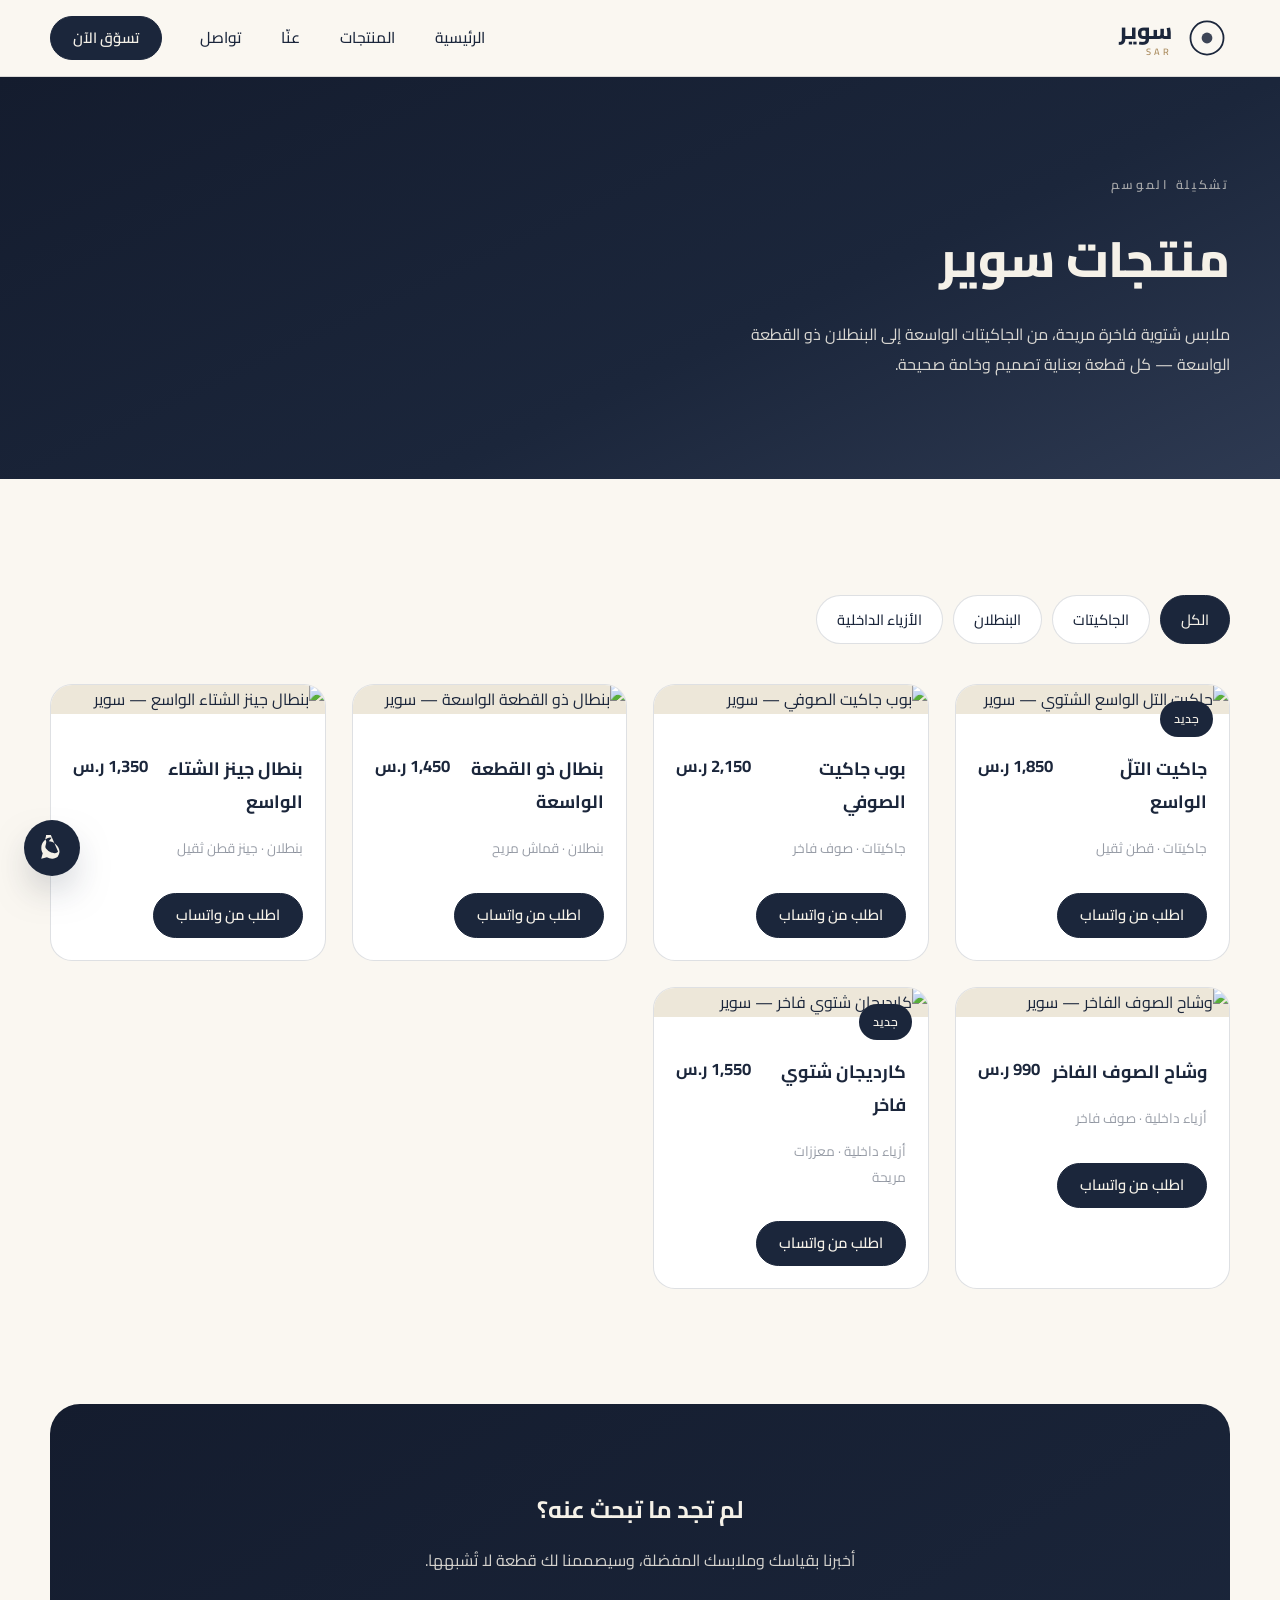
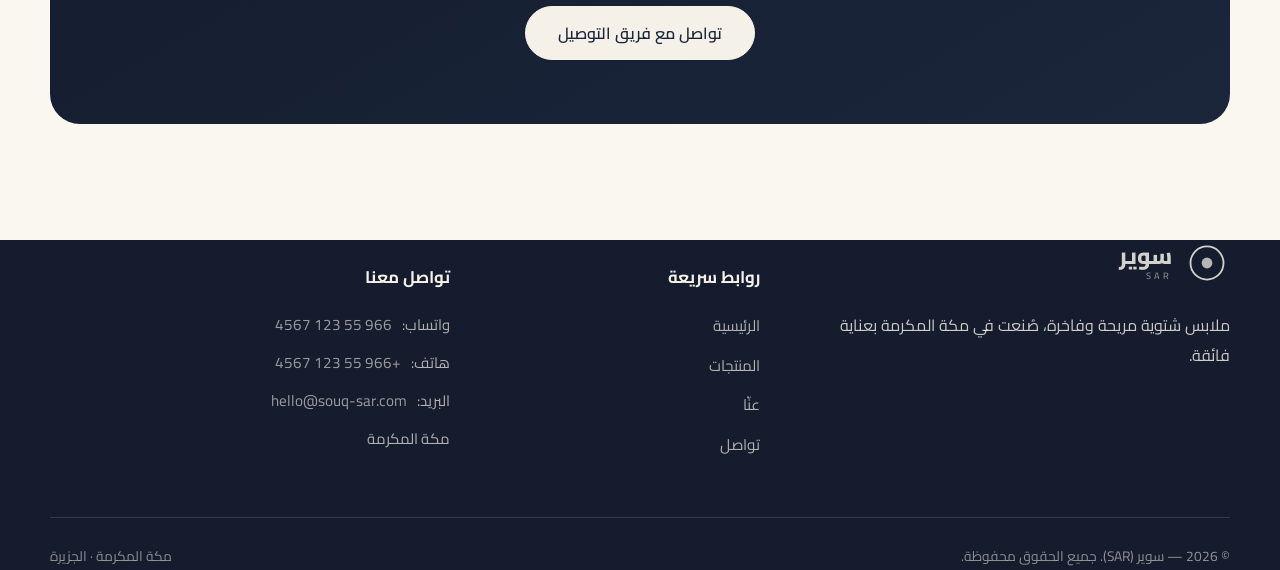
==== products.html @ 12a326bc "Add files via upload" ====
<!DOCTYPE html>
<html lang="ar" dir="rtl">
<head>
  <meta charset="UTF-8">
  <meta name="viewport" content="width=device-width, initial-scale=1.0">
  <title>المنتجات | سوير (SAR) — تشكيلة ملابس الشتاء</title>
  <meta name="description" content="تشكيلة سوير لملابس الشتاء: جاكيتات، بنطلان، أزياء داخلية. قطن ثقيل، قصات مريحة، تطريز دقيق.">
  <link rel="preconnect" href="https://fonts.googleapis.com">
  <link rel="preconnect" href="https://fonts.gstatic.com" crossorigin>
  <link href="https://fonts.googleapis.com/css2?family=Cairo:wght@300;400;500;600;700;800&display=swap" rel="stylesheet">
  <link rel="stylesheet" href="style.css">
</head>
<body>

  <header class="site-header">
    <div class="container header-inner">
      <a href="index.html" class="brand" aria-label="سوير — الرئيسية">
        <svg class="brand-mark" viewBox="0 0 64 64" fill="none" aria-hidden="true">
          <circle cx="32" cy="32" r="23" stroke="currentColor" stroke-width="2.5"/>
          <circle cx="32" cy="32" r="7.5" fill="currentColor" opacity="0.85"/>
        </svg>
        <span class="brand-text">سوير<span class="brand-sub">SAR</span></span>
      </a>

      <nav class="main-nav" id="mainNav" aria-label="التنقل الرئيسي">
        <ul>
          <li><a href="index.html">الرئيسية</a></li>
          <li><a href="products.html">المنتجات</a></li>
          <li><a href="about.html">عنّا</a></li>
          <li><a href="contact.html">تواصل</a></li>
        </ul>
      </nav>

      <a href="products.html" class="btn btn--sm header-cta">تسوّق الآن</a>

      <button class="nav-toggle" id="navToggle" type="button" aria-expanded="false" aria-controls="mainNav">
        <span></span>
      </button>
    </div>
  </header>

  <main>
    <section class="page-hero">
      <div class="container">
        <p class="eyebrow eyebrow--light">تشكيلة الموسم</p>
        <h1>منتجات سوير</h1>
        <p>ملابس شتوية فاخرة مريحة، من الجاكيتات الواسعة إلى البنطلان ذو القطعة الواسعة — كل قطعة بعناية تصميم وخامة صحيحة.</p>
      </div>
    </section>

    <section class="section">
      <div class="container">
        <div class="products-toolbar" role="group" aria-label="تصنيف المنتجات">
          <button class="chip is-active" type="button" data-cat="all">الكل</button>
          <button class="chip" type="button" data-cat="jackets">الجاكيتات</button>
          <button class="chip" type="button" data-cat="bottoms">البنطلان</button>
          <button class="chip" type="button" data-cat="inner">الأزياء الداخلية</button>
        </div>

        <div class="products-grid">
          <article class="product-card" data-cat="jackets">
            <div class="product-media">
              <img src="assets/img/product-1.svg" alt="جاكيت التل الواسع الشتوي — سوير">
              <span class="product-badge">جديد</span>
            </div>
            <div class="product-body">
              <div>
                <h3>جاكيت التلّ الواسع</h3>
                <p class="product-cat">جاكيتات · قطن ثقيل</p>
              </div>
              <p class="product-price">1,850 ر.س</p>
            </div>
            <div class="product-actions">
              <a class="btn btn--sm" href="https://wa.me/966551234567">اطلب من واتساب</a>
            </div>
          </article>

          <article class="product-card" data-cat="jackets">
            <div class="product-media">
              <img src="assets/img/product-4.svg" alt="بوب جاكيت الصوفي — سوير">
            </div>
            <div class="product-body">
              <div>
                <h3>بوب جاكيت الصوفي</h3>
                <p class="product-cat">جاكيتات · صوف فاخر</p>
              </div>
              <p class="product-price">2,150 ر.س</p>
            </div>
            <div class="product-actions">
              <a class="btn btn--sm" href="https://wa.me/966551234567">اطلب من واتساب</a>
            </div>
          </article>

          <article class="product-card" data-cat="bottoms">
            <div class="product-media">
              <img src="assets/img/product-2.svg" alt="بنطال ذو القطعة الواسعة — سوير">
            </div>
            <div class="product-body">
              <div>
                <h3>بنطال ذو القطعة الواسعة</h3>
                <p class="product-cat">بنطلان · قماش مريح</p>
              </div>
              <p class="product-price">1,450 ر.س</p>
            </div>
            <div class="product-actions">
              <a class="btn btn--sm" href="https://wa.me/966551234567">اطلب من واتساب</a>
            </div>
          </article>

          <article class="product-card" data-cat="bottoms">
            <div class="product-media">
              <img src="assets/img/product-6.svg" alt="بنطال جينز الشتاء الواسع — سوير">
            </div>
            <div class="product-body">
              <div>
                <h3>بنطال جينز الشتاء الواسع</h3>
                <p class="product-cat">بنطلان · جينز قطن ثقيل</p>
              </div>
              <p class="product-price">1,350 ر.س</p>
            </div>
            <div class="product-actions">
              <a class="btn btn--sm" href="https://wa.me/966551234567">اطلب من واتساب</a>
            </div>
          </article>

          <article class="product-card" data-cat="inner">
            <div class="product-media">
              <img src="assets/img/product-3.svg" alt="وشاح الصوف الفاخر — سوير">
            </div>
            <div class="product-body">
              <div>
                <h3>وشاح الصوف الفاخر</h3>
                <p class="product-cat">أزياء داخلية · صوف فاخر</p>
              </div>
              <p class="product-price">990 ر.س</p>
            </div>
            <div class="product-actions">
              <a class="btn btn--sm" href="https://wa.me/966551234567">اطلب من واتساب</a>
            </div>
          </article>

          <article class="product-card" data-cat="inner">
            <div class="product-media">
              <img src="assets/img/product-5.svg" alt="كارديجان شتوي فاخر — سوير">
              <span class="product-badge">جديد</span>
            </div>
            <div class="product-body">
              <div>
                <h3>كارديجان شتوي فاخر</h3>
                <p class="product-cat">أزياء داخلية · معززات مريحة</p>
              </div>
              <p class="product-price">1,550 ر.س</p>
            </div>
            <div class="product-actions">
              <a class="btn btn--sm" href="https://wa.me/966551234567">اطلب من واتساب</a>
            </div>
          </article>
        </div>
      </div>
    </section>

    <section class="section" style="padding-top:0">
      <div class="container">
        <div class="cta-band">
          <h2>لم تجد ما تبحث عنه؟</h2>
          <p>أخبرنا بقياسك وملابسك المفضلة، وسيصممنا لك قطعة لا تُشبهها.</p>
          <a class="btn btn--cream" href="contact.html">تواصل مع فريق التوصيل</a>
        </div>
      </div>
    </section>
  </main>

  <footer class="site-footer">
    <div class="container">
      <div class="footer-grid">
        <div class="footer-brand">
          <a href="index.html" class="brand" style="color:var(--cream)" aria-label="سوير — الرئيسية">
            <svg class="brand-mark" viewBox="0 0 64 64" fill="none" style="color:var(--cream)" aria-hidden="true">
              <circle cx="32" cy="32" r="23" stroke="currentColor" stroke-width="2.5"/>
              <circle cx="32" cy="32" r="7.5" fill="currentColor" opacity="0.85"/>
            </svg>
            <span class="brand-text" style="color:var(--cream)">
              سوير<span class="brand-sub" style="color:rgba(245,241,232,.6)">SAR</span>
            </span>
          </a>
          <p>ملابس شتوية مريحة وفاخرة، صُنعت في مكة المكرمة بعناية فائقة.</p>
        </div>

        <div>
          <h4>روابط سريعة</h4>
          <ul>
            <li><a href="index.html">الرئيسية</a></li>
            <li><a href="products.html">المنتجات</a></li>
            <li><a href="about.html">عنّا</a></li>
            <li><a href="contact.html">تواصل</a></li>
          </ul>
        </div>

        <div>
          <h4>تواصل معنا</h4>
          <ul class="site-footer-contact">
            <li>واتساب: <a href="https://wa.me/966551234567">966 55 123 4567</a></li>
            <li>هاتف: <a href="tel:+966551234567">+966 55 123 4567</a></li>
            <li>البريد: <a href="mailto:hello@souq-sar.com">hello@souq-sar.com</a></li>
            <li>مكة المكرمة</li>
          </ul>
        </div>
      </div>

      <div class="footer-bottom">
        <span>© <span id="year">2026</span> — سوير (SAR). جميع الحقوق محفوظة.</span>
        <span>مكة المكرمة · الجزيرة</span>
      </div>
    </div>
  </footer>

  <a class="wa-fab" href="https://wa.me/966551234567" target="_blank" rel="noopener" aria-label="تواصل عبر واتساب">
    <svg width="26" height="26" viewBox="0 0 24 24" fill="currentColor" aria-hidden="true">
      <path d="M12.04 2C6.58 2 2.13 6.45 2.13 11.91c0 1.75.46 3.45 1.32 4.95L2.05 22l5.25-1.38a9.86 9.86 0 0 0 4.74 1.2h.5c1.78 0 3.43-.6 4.73-1.7a9.8 9.8 0 0 0 1.67-4.39c0-5.46-5.46-9.91-9.91-9.91zm5.53 13.3c-.23.63-1.33 1.24-1.87 1.39-.48.14-1.07.21-2.2-.11-.52-.17-1.2-.23-2.28-.46a9.6 9.6 0 0 1-4.8-3.55c-.33-.55-.54-1.17-.55-1.8s.22-1.27.37-1.8c.16-.53.27-1.1.37-1.8.11-.68.06-1.28-.16-1.8-.22-.53-.58-1.27-.58-1.92s.36-1.36.48-1.93c.12-.56.16-1.1.11-1.92-.05-.83-.15-1.46-.27-1.9-.11-.44-.47-1.19-.66-1.75-.17-.52-.35-1.22-.35-1.83s.24-1.36.17-1.9c-.08-.54-.25-1.25-.4-1.81-.15-.55-.25-1.26-.42-1.82-.17-.56-.22-1.14-.37-1.79-.16-.66-.07-1.26.11-1.89.18-.62.49-1.12.82-1.52.33-.4.72-.61 1.18-.61.46 0 1.12.14 1.56.41.44.27 1.02.8 1.27 1.27.25.46.4 1.04.27 1.63-.11.59-.28 1.18-.43 1.73-.15.55-.3 1.12-.45 1.66-.15.54-.3 1.06-.42 1.56-.12.5-.25 1.02-.37 1.52z" clip-rule="evenodd"/>
    </svg>
  </a>

  <script src="script.js"></script>
</body>
</html>
---- style.css ----
@import url('https://fonts.googleapis.com/css2?family=Cairo:wght@300;400;500;600;700;800&display=swap');

/* ============================================================
   سوير (SAR) — Winter Fashion Store
   Primary: #1B263B | Font: Cairo
   ============================================================ */

:root{
  --navy:#1B263B;
  --navy-deep:#141C2E;
  --navy-soft:#2E3A52;
  --cream:#F5F1E8;
  --mist:#EDE7D9;
  --sand:#E2D8C2;
  --bronze:#A98A5B;
  --muted:rgba(27,38,59,.66);
  --faint:rgba(27,38,59,.45);
  --line:rgba(27,38,59,.14);
  --bg:#FAF7F1;
  --radius:22px;
  --shadow:0 30px 60px -30px rgba(27,38,59,.45);
}

*,*::before,*::after{box-sizing:border-box}
html{-webkit-text-size-adjust:100%}
body{
  margin:0;
  font-family:'Cairo',Tahoma,Arial,sans-serif;
  background:var(--bg);
  color:var(--navy);
  line-height:1.85;
  font-weight:400;
}
img,svg{display:block;max-width:100%}
a{color:inherit;text-decoration:none}
ul{margin:0;padding:0;list-style:none}
button{font-family:inherit;color:inherit;background:none;border:0;cursor:pointer}

.container{width:min(1180px, calc(100% - 48px));margin-inline:auto}
.section{padding-block:clamp(72px,9vw,116px)}
.section--tinted{background:var(--mist)}

/* ---------- Typography helpers ---------- */
.eyebrow{
  font-size:.78rem;
  font-weight:600;
  letter-spacing:.22em;
  color:var(--bronze);
  margin-bottom:14px;
}
.eyebrow--light{color:rgba(245,241,232,.72)}
.lead{color:var(--muted);font-size:1.06rem;max-width:56ch}

.section-head{max-width:640px;margin-bottom:clamp(40px,5vw,60px)}
.section-head--center{margin-inline:auto;text-align:center}
.section-head .lead{margin-top:18px}

/* ---------- Buttons ---------- */
.btn{
  display:inline-flex;
  align-items:center;
  justify-content:center;
  gap:10px;
  background:var(--navy);
  color:var(--cream);
  padding:15px 32px;
  border-radius:999px;
  font-weight:600;
  font-size:1rem;
  line-height:1.4;
  border:1px solid var(--navy);
  transition:transform .25s ease, background .25s ease, color .25s ease, border-color .25s ease;
}
.btn:hover{background:var(--navy-deep);transform:translateY(-2px)}
.btn--cream{background:var(--cream);color:var(--navy);border-color:var(--cream)}
.btn--cream:hover{background:#fff}
.btn--ghost{background:transparent;color:var(--navy);border-color:rgba(27,38,59,.38)}
.btn--ghost:hover{background:rgba(27,38,59,.06)}
.btn--ghost-light{background:transparent;color:var(--cream);border-color:rgba(245,241,232,.55)}
.btn--ghost-light:hover{background:rgba(245,241,232,.1)}
.btn--sm{padding:11px 22px;font-size:.92rem}
.btn--block{width:100%}

/* ---------- Header / Nav ---------- */
.site-header{
  position:sticky;
  top:0;
  z-index:60;
  background:rgba(250,247,241,.92);
  backdrop-filter:blur(12px);
  -webkit-backdrop-filter:blur(12px);
  border-bottom:1px solid var(--line);
}
.header-inner{
  display:flex;
  align-items:center;
  gap:20px;
  height:76px;
}
.brand{
  display:inline-flex;
  align-items:center;
  gap:12px;
  margin-inline-end:auto;
}
.brand-mark{
  width:46px;
  height:46px;
  flex:none;
  display:grid;
  place-items:center;
  color:var(--navy);
}
.brand-text{
  font-size:1.42rem;
  font-weight:800;
  line-height:1;
  display:flex;
  flex-direction:column;
}
.brand-sub{
  font-size:.58rem;
  font-weight:600;
  letter-spacing:.34em;
  color:var(--bronze);
  margin-top:4px;
}
.main-nav ul{
  display:flex;
  align-items:center;
  gap:4px;
}
.main-nav a{
  display:block;
  padding:10px 18px;
  border-radius:999px;
  font-weight:500;
  font-size:.97rem;
  transition:background .2s ease;
}
.main-nav a:hover{background:rgba(27,38,59,.07)}
.header-cta{flex:none}

.nav-toggle{
  display:none;
  margin-inline-start:auto;
  width:48px;
  height:48px;
  border:1px solid var(--line);
  border-radius:14px;
  background:#fff;
  place-items:center;
}
.nav-toggle span{
  display:block;
  width:20px;
  height:2px;
  background:var(--navy);
  border-radius:2px;
  position:relative;
}
.nav-toggle span::before,
.nav-toggle span::after{
  content:'';
  position:absolute;
  right:0;
  width:20px;
  height:2px;
  background:var(--navy);
  border-radius:2px;
}
.nav-toggle span::before{top:-6px}
.nav-toggle span::after{top:6px}

/* ---------- Hero ---------- */
.hero{
  position:relative;
  overflow:hidden;
  background:linear-gradient(155deg,var(--navy-deep) 0%,var(--navy) 52%,var(--navy-soft) 100%);
  color:var(--cream);
}
.hero::before,
.hero::after{
  content:'';
  position:absolute;
  border-radius:50%;
  border:1px solid rgba(245,241,232,.16);
}
.hero::before{width:540px;height:540px;right:-180px;top:-180px}
.hero::after{width:400px;height:400px;left:-150px;bottom:-150px;border-color:rgba(245,241,232,.12)}
.hero-inner{
  position:relative;
  z-index:1;
  padding-block:clamp(84px,11vw,140px);
}
.hero h1{
  font-size:clamp(2.35rem,5.8vw,4.1rem);
  font-weight:800;
  line-height:1.45;
  margin:20px 0 24px;
  max-width:15ch;
}
.hero-lead{
  font-size:clamp(1.02rem,1.6vw,1.2rem);
  max-width:54ch;
  opacity:.88;
}
.hero-actions{display:flex;gap:14px;flex-wrap:wrap;margin-top:42px}

/* ---------- Sections ---------- */
.section-head h2{margin-bottom:16px}
.section-head--center{margin-inline:auto}

/* ---------- Featured products (new collection) ---------- */
.featured-grid{
  display:grid;
  grid-template-columns:repeat(auto-fit,minmax(270px,1fr));
  gap:26px;
}

.product-card{
  background:#fff;
  border:1px solid var(--line);
  border-radius:var(--radius);
  overflow:hidden;
  display:flex;
  flex-direction:column;
  transition:transform .25s ease, box-shadow .25s ease;
}
.product-card:hover{transform:translateY(-6px);box-shadow:var(--shadow)}
.product-media{position:relative;background:var(--mist)}
.product-media img{width:100%;height:auto}
.product-badge{
  position:absolute;
  top:16px;
  inset-inline-start:16px;
  background:var(--navy);
  color:var(--cream);
  font-size:.76rem;
  font-weight:600;
  padding:7px 14px;
  border-radius:999px;
}
.product-body{
  padding:20px 22px 4px;
  display:flex;
  justify-content:space-between;
  align-items:flex-start;
  gap:12px;
}
.product-body h3{font-size:1.12rem;font-weight:700}
.product-cat{font-size:.85rem;color:var(--faint);margin-top:6px}
.product-price{font-weight:700;font-size:1.05rem;white-space:nowrap}
.product-actions{padding:14px 22px 22px}

/* ---------- Features ---------- */
.features-grid{
  display:grid;
  grid-template-columns:repeat(3,1fr);
  gap:26px;
}
.feature-card{
  background:#fff;
  border:1px solid var(--line);
  border-radius:var(--radius);
  padding:34px 30px;
  transition:transform .25s ease, box-shadow .25s ease;
}
.feature-card:hover{transform:translateY(-4px);box-shadow:var(--shadow)}
.feature-icon{
  width:58px;
  height:58px;
  border-radius:50%;
  border:1px solid var(--navy);
  display:grid;
  place-items:center;
  color:var(--navy);
  margin-bottom:22px;
}
.feature-card h3{margin:0 0 12px;font-size:1.2rem;font-weight:700}
.feature-card p{margin:0;color:var(--muted);font-size:.97rem}

/* ---------- Showcase: products + brand ---------- */
.split{
  display:grid;
  grid-template-columns:1fr 1fr;
  gap:clamp(40px,6vw,80px);
  align-items:center;
}
.split-media{
  position:relative;
  background:var(--mist);
  border:1px solid var(--line);
  border-radius:var(--radius);
  overflow:hidden;
}
.split-media img{width:100%;height:auto}
.split-logo{
  position:absolute;
  inset-inline-end:24px;
  bottom:24px;
  width:92px;
  height:92px;
  border-radius:50%;
  background:var(--navy);
  color:var(--cream);
  display:grid;
  place-items:center;
}
.split-copy h2{margin-bottom:18px}
.split-copy .lead{margin-bottom:28px}

.check-list{margin:0 0 30px;display:grid;gap:12px}
.check-list li{display:flex;gap:12px;align-items:center;color:var(--navy)}
.check-list .check-icon{flex:none}

/* ---------- Reviews ---------- */
.reviews-grid{display:grid;grid-template-columns:repeat(3,1fr);gap:26px}
.review-card{
  background:#fff;
  border:1px solid var(--line);
  border-radius:var(--radius);
  padding:30px;
  display:flex;
  flex-direction:column;
  gap:16px;
}
.review-stars{display:flex;gap:4px;color:var(--bronze)}
.review-card blockquote{font-size:1rem;font-weight:400}
.review-author{margin-top:auto;padding-top:16px;border-top:1px dashed var(--line)}
.review-author strong{display:block;font-weight:700}
.review-author span{font-size:.86rem;color:var(--faint)}

.rating-summary{
  margin-top:44px;
  background:var(--navy);
  color:var(--cream);
  border-radius:var(--radius);
  padding:clamp(28px,4vw,44px);
  display:flex;
  align-items:center;
  gap:26px;
  flex-wrap:wrap;
}
.rating-summary .score{font-size:3rem;font-weight:800;line-height:1}
.rating-summary .stars{margin-inline-start:auto}

/* ---------- CTA band ---------- */
.cta-band{
  background:linear-gradient(150deg,var(--navy-deep),var(--navy));
  color:var(--cream);
  border-radius:calc(var(--radius) + 8px);
  padding:clamp(40px,6vw,64px);
  text-align:center;
}
.cta-band h2{margin-bottom:14px}
.cta-band p{opacity:.85;max-width:52ch;margin:0 auto 30px}

/* ---------- Contact ---------- */
.contact-grid{display:grid;grid-template-columns:1fr 1.25fr;gap:40px;align-items:start}
.contact-info-card{
  background:#fff;
  border:1px solid var(--line);
  border-radius:var(--radius);
  padding:26px;
  display:flex;
  gap:16px;
  align-items:flex-start;
}
.contact-info-card + .contact-info-card{margin-top:16px}
.contact-info-icon{
  flex:none;
  width:46px;height:46px;border-radius:50%;
  border:1px solid var(--navy);
  display:grid;place-items:center;color:var(--navy);
}
.contact-info-card h3{margin:0 0 4px;font-size:1.02rem;font-weight:700}
.contact-info-card p{margin:0;font-size:.95rem;color:var(--muted)}
.contact-form{
  background:#fff;
  border:1px solid var(--line);
  border-radius:var(--radius);
  padding:clamp(26px,3.4vw,40px);
}
.form-row{display:grid;grid-template-columns:1fr 1fr;gap:16px}
@media(max-width:640px){.form-row{grid-template-columns:1fr}}
.field{display:flex;flex-direction:column;gap:8px;margin-bottom:18px}
.field label{font-weight:600;font-size:.92rem}
.field input,.field textarea{
  border:1px solid var(--line);
  border-radius:12px;
  padding:13px 16px;
  font:inherit;
  font-family:inherit;
  font-size:.95rem;
  background:#FDFBF7;
  color:var(--navy);
  width:100%;
}
.field input:focus,.field textarea:focus{
  outline:2px solid rgba(27,38,59,.35);
  border-color:var(--navy);
}
.field textarea{min-height:120px;resize:vertical}
.form-success{
  text-align:center;
  padding:40px 10px;
}
.form-success svg{color:var(--navy)}
.form-success h3{margin:18px 0 10px}
.form-success p{color:var(--muted)}

/* ---------- Footer ---------- */
.site-footer{background:var(--navy-deep);color:rgba(245,241,232,.82)}
.footer-grid{
  display:grid;
  grid-template-columns:1.6fr 1fr 1.5fr;
  gap:44px;
  padding-bottom:48px;
}
.site-footer h4{color:var(--cream);font-size:1.05rem;font-weight:700;margin-bottom:18px}
.site-footer ul li{margin-bottom:10px}
.site-footer a{font-size:.95rem;opacity:.85;transition:opacity .2s}
.site-footer a:hover{opacity:1}
.site-footer-brand p{font-size:.92rem;opacity:.75;max-width:34ch;margin-top:16px}
.site-footer-contact li{display:flex;gap:10px;align-items:center;font-size:.93rem;opacity:.85}
.footer-bottom{
  border-top:1px solid rgba(245,241,232,.14);
  padding-top:26px;
  display:flex;
  justify-content:space-between;
  gap:12px;
  flex-wrap:wrap;
  font-size:.86rem;
  color:rgba(245,241,232,.55);
}

/* ---------- WhatsApp FAB ---------- */
.wa-fab{
  position:fixed;
  bottom:24px;
  inset-inline-end:24px;
  z-index:90;
  width:56px;
  height:56px;
  border-radius:50%;
  background:var(--navy);
  color:var(--cream);
  display:grid;
  place-items:center;
  box-shadow:0 18px 40px -14px rgba(27,38,59,.6);
  transition:transform .2s ease, background .2s ease;
}
.wa-fab:hover{background:var(--navy-deep);transform:scale(1.07)}

/* ---------- Page hero (inner pages) ---------- */
.page-hero{
  background:linear-gradient(155deg,var(--navy-deep) 0%,var(--navy) 60%,var(--navy-soft) 100%);
  color:var(--cream);
}
.page-hero .container{padding-block:clamp(56px,7vw,84px)}
.page-hero h1{font-size:clamp(2rem,4.4vw,3.1rem);font-weight:800;margin:16px 0 14px}
.page-hero p{max-width:56ch;opacity:.88}

/* ---------- Products page ---------- */
.products-toolbar{
  display:flex;
  gap:10px;
  flex-wrap:wrap;
  margin-bottom:40px;
}
.chip{
  padding:10px 20px;
  border-radius:999px;
  border:1px solid var(--line);
  background:#fff;
  font-weight:500;
  font-size:.92rem;
  transition:all .2s ease;
}
.chip:hover{border-color:var(--navy)}
.chip.is-active{background:var(--navy);color:var(--cream);border-color:var(--navy)}
.products-grid{
  display:grid;
  grid-template-columns:repeat(auto-fill,minmax(255px,1fr));
  gap:26px;
}
.product-card.is-hidden{display:none}

/* utility */
.is-hidden{display:none}

/* ---------- About ---------- */
.about-story p{font-size:1.05rem}
.values-grid{
  display:grid;
  grid-template-columns:repeat(3,1fr);
  gap:26px;
}
.stat-row{
  display:grid;
  grid-template-columns:repeat(3,1fr);
  gap:26px;
  margin-top:60px;
}
.stat{
  text-align:center;
  padding:30px 16px;
  border:1px solid var(--line);
  border-radius:var(--radius);
  background:#fff;
}
.stat strong{display:block;font-size:2.2rem;font-weight:800}
.stat span{color:var(--muted);font-size:.92rem}

/* ---------- Responsive ---------- */
@media (max-width: 960px){
  .split{grid-template-columns:1fr}
  .footer-grid{grid-template-columns:1fr 1fr}
  .contact-grid{grid-template-columns:1fr}
}
@media (max-width: 900px){
  .main-nav{
    position:absolute;
    top:76px;
    inset-inline:0;
    background:var(--cream);
    border-bottom:1px solid var(--line);
    display:none;
  }
  .main-nav.is-open{display:block}
  .main-nav ul{flex-direction:column;align-items:stretch;padding:14px 20px 22px;gap:6px}
  .main-nav a{display:block;padding:14px 16px;border-radius:14px}
  .nav-toggle{display:grid;place-items:center}
}
@media (max-width: 760px){
  .features-grid,.values-grid,.reviews-grid,.stat-row{grid-template-columns:1fr}
  .footer-grid{grid-template-columns:1fr}
  .header-cta{display:none}
}
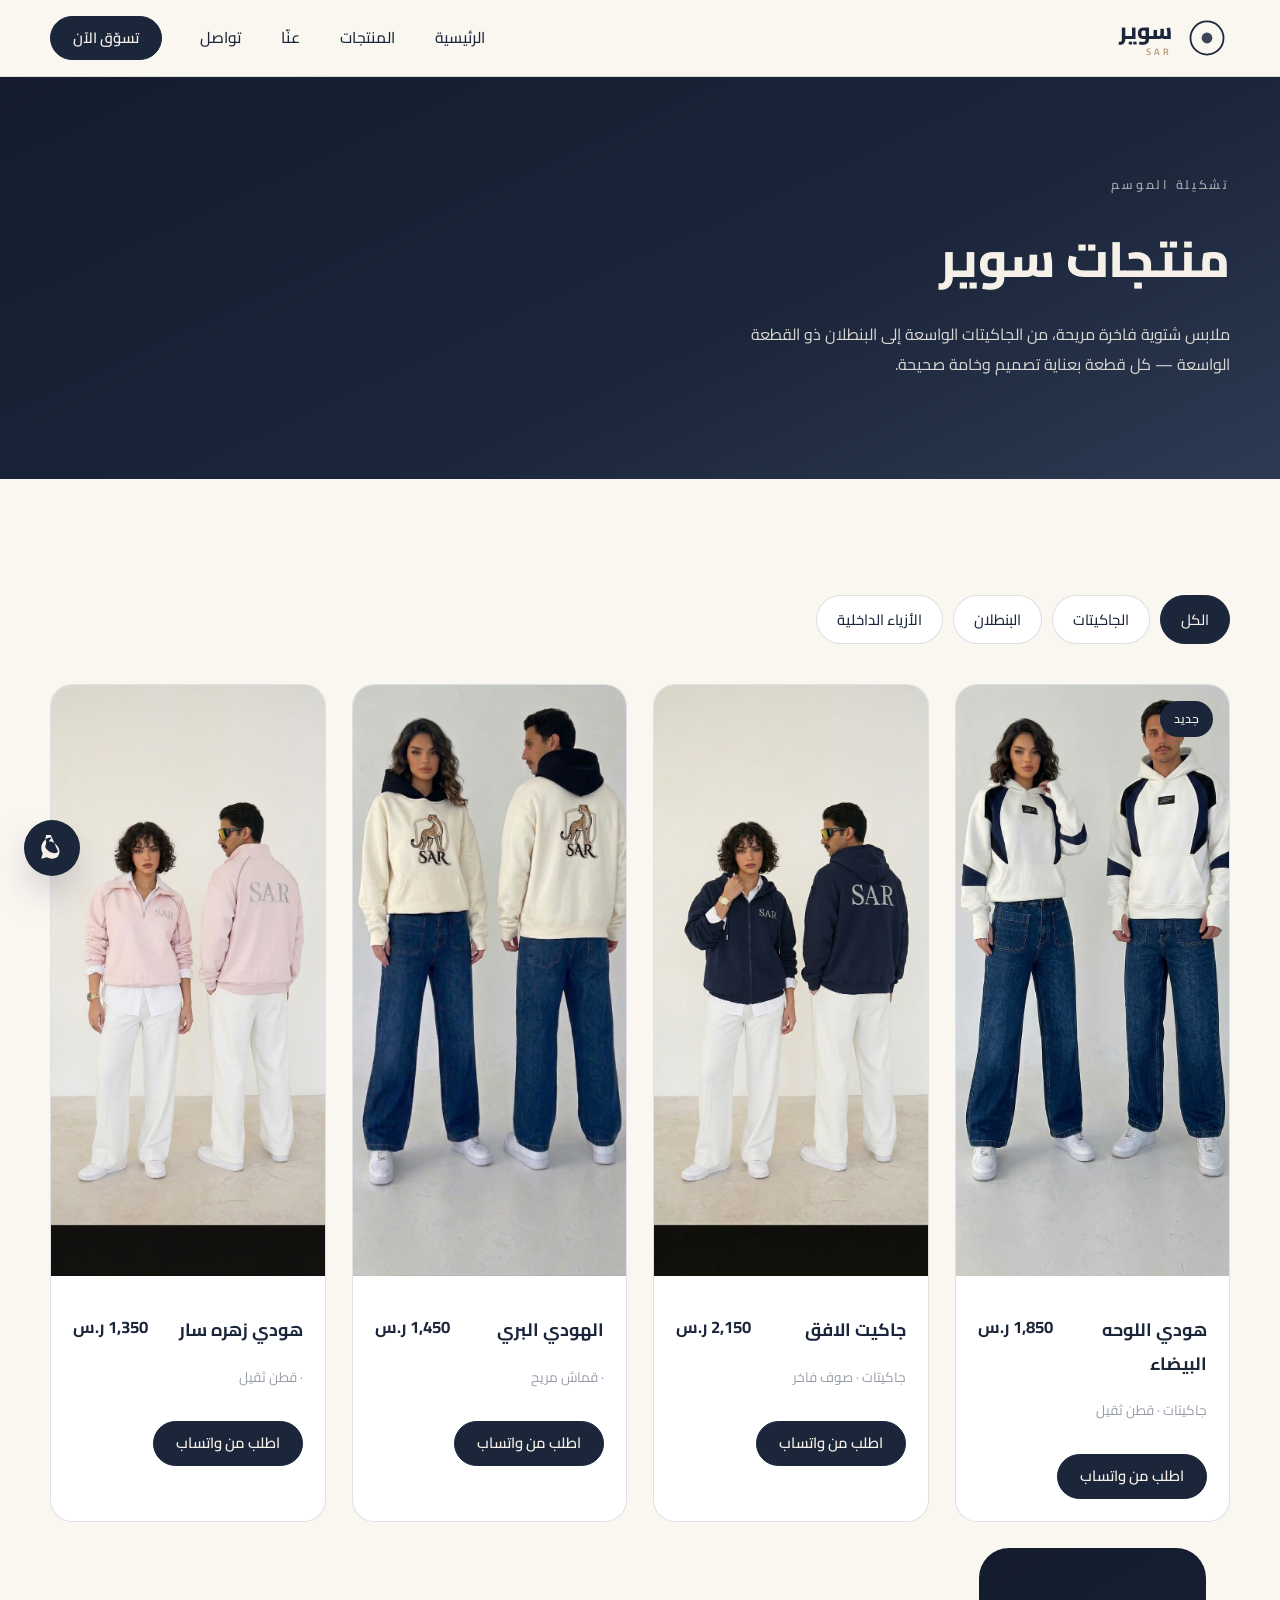
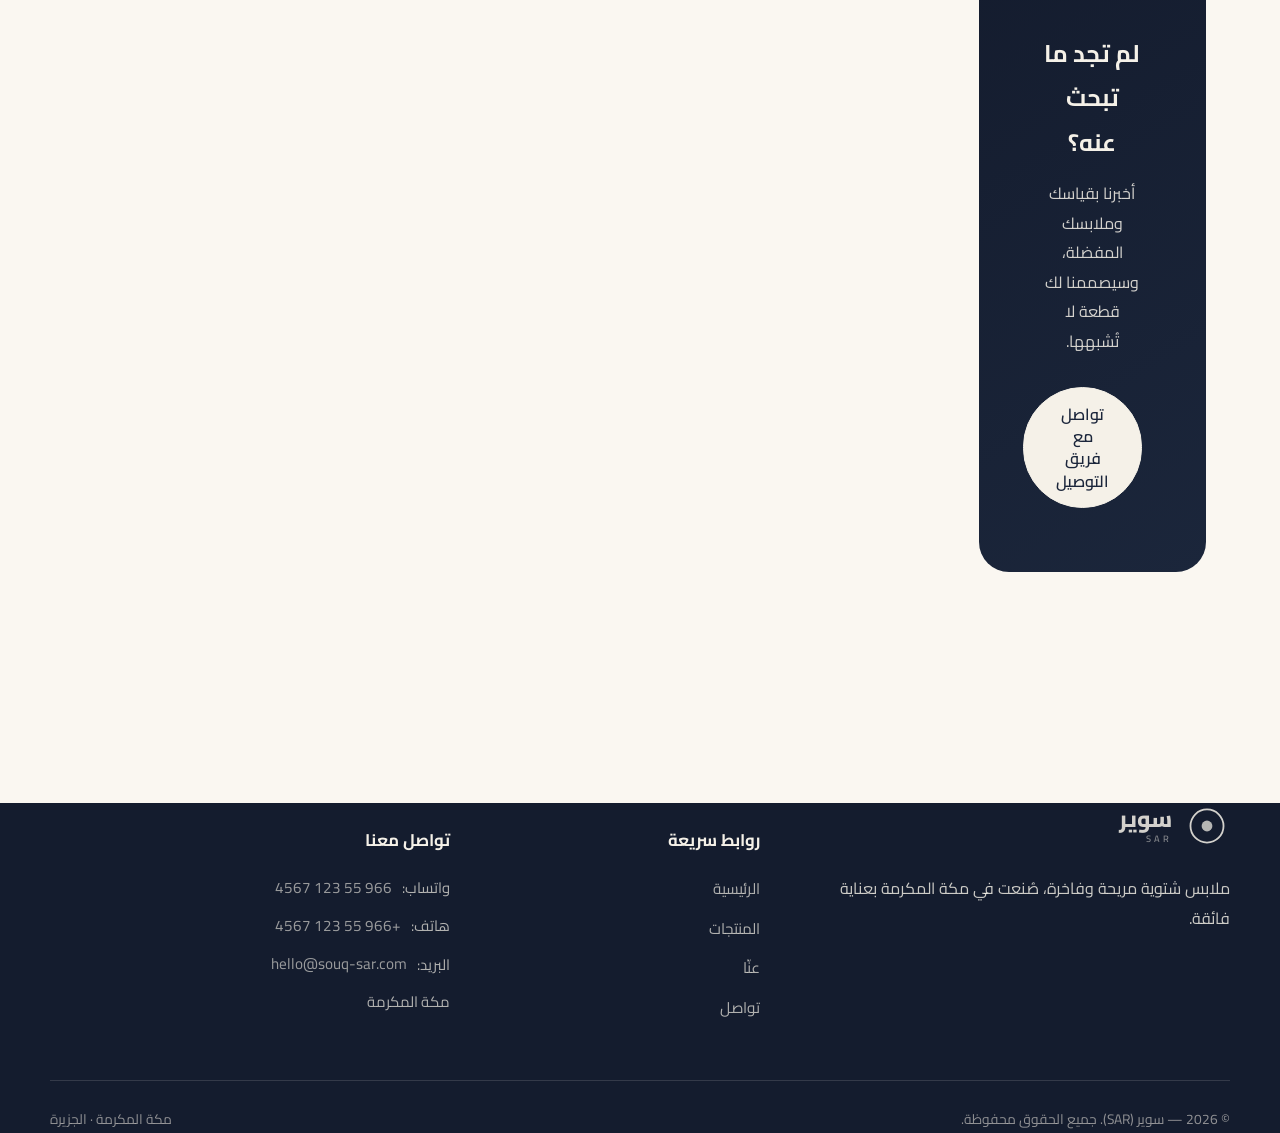
==== commit 13875804: "Add files via upload" ====
--- a/products.html
+++ b/products.html
@@ -60,104 +60,71 @@
         <div class="products-grid">
           <article class="product-card" data-cat="jackets">
             <div class="product-media">
-              <img src="assets/img/product-1.svg" alt="جاكيت التل الواسع الشتوي — سوير">
+              <img src="WhatsApp Image 2026-10-08 at 5.44.46 PM (1).jpeg" alt="جاكيت التل الواسع الشتوي — سوير">
               <span class="product-badge">جديد</span>
             </div>
             <div class="product-body">
               <div>
-                <h3>جاكيت التلّ الواسع</h3>
+                <h3>هودي اللوحه البيضاء  </h3>
                 <p class="product-cat">جاكيتات · قطن ثقيل</p>
               </div>
               <p class="product-price">1,850 ر.س</p>
             </div>
             <div class="product-actions">
-              <a class="btn btn--sm" href="https://wa.me/966551234567">اطلب من واتساب</a>
+              <a class="btn btn--sm" href="https://wa.me/966546614935">اطلب من واتساب</a>
             </div>
           </article>
 
           <article class="product-card" data-cat="jackets">
             <div class="product-media">
-              <img src="assets/img/product-4.svg" alt="بوب جاكيت الصوفي — سوير">
+              <img src="WhatsApp Image 2026-10-27 at 4.47.19 PM (2).jpeg" alt="بوب جاكيت الصوفي — سوير">
             </div>
             <div class="product-body">
               <div>
-                <h3>بوب جاكيت الصوفي</h3>
+                <h3> جاكيت الافق</h3>
                 <p class="product-cat">جاكيتات · صوف فاخر</p>
               </div>
               <p class="product-price">2,150 ر.س</p>
             </div>
             <div class="product-actions">
-              <a class="btn btn--sm" href="https://wa.me/966551234567">اطلب من واتساب</a>
+              <a class="btn btn--sm" href="https://wa.me/966546614935">اطلب من واتساب</a>
             </div>
           </article>
 
           <article class="product-card" data-cat="bottoms">
             <div class="product-media">
-              <img src="assets/img/product-2.svg" alt="بنطال ذو القطعة الواسعة — سوير">
+              <img src="WhatsApp Image 2026-10-27 at 4.47.19 PM (3).jpeg" alt="بنطال ذو القطعة الواسعة — سوير">
             </div>
             <div class="product-body">
               <div>
-                <h3>بنطال ذو القطعة الواسعة</h3>
-                <p class="product-cat">بنطلان · قماش مريح</p>
+                <h3>   الهودي البري</h3>
+                <p class="product-cat"> · قماش مريح</p>
               </div>
               <p class="product-price">1,450 ر.س</p>
             </div>
             <div class="product-actions">
-              <a class="btn btn--sm" href="https://wa.me/966551234567">اطلب من واتساب</a>
+              <a class="btn btn--sm" href="https://wa.me/966546614935">اطلب من واتساب</a>
             </div>
           </article>
 
           <article class="product-card" data-cat="bottoms">
             <div class="product-media">
-              <img src="assets/img/product-6.svg" alt="بنطال جينز الشتاء الواسع — سوير">
+              <img src="WhatsApp Image 2026-10-27 at 4.47.19 PM.jpeg" alt="بنطال جينز الشتاء الواسع — سوير">
             </div>
             <div class="product-body">
               <div>
-                <h3>بنطال جينز الشتاء الواسع</h3>
-                <p class="product-cat">بنطلان · جينز قطن ثقيل</p>
+                <h3>   هودي زهره سار</h3>
+                <p class="product-cat"> ·  قطن ثقيل</p>
               </div>
               <p class="product-price">1,350 ر.س</p>
             </div>
             <div class="product-actions">
-              <a class="btn btn--sm" href="https://wa.me/966551234567">اطلب من واتساب</a>
+              <a class="btn btn--sm" href="https://wa.me/966546614935">اطلب من واتساب</a>
             </div>
           </article>
 
-          <article class="product-card" data-cat="inner">
-            <div class="product-media">
-              <img src="assets/img/product-3.svg" alt="وشاح الصوف الفاخر — سوير">
-            </div>
-            <div class="product-body">
-              <div>
-                <h3>وشاح الصوف الفاخر</h3>
-                <p class="product-cat">أزياء داخلية · صوف فاخر</p>
-              </div>
-              <p class="product-price">990 ر.س</p>
-            </div>
-            <div class="product-actions">
-              <a class="btn btn--sm" href="https://wa.me/966551234567">اطلب من واتساب</a>
-            </div>
-          </article>
-
-          <article class="product-card" data-cat="inner">
-            <div class="product-media">
-              <img src="assets/img/product-5.svg" alt="كارديجان شتوي فاخر — سوير">
-              <span class="product-badge">جديد</span>
-            </div>
-            <div class="product-body">
-              <div>
-                <h3>كارديجان شتوي فاخر</h3>
-                <p class="product-cat">أزياء داخلية · معززات مريحة</p>
-              </div>
-              <p class="product-price">1,550 ر.س</p>
-            </div>
-            <div class="product-actions">
-              <a class="btn btn--sm" href="https://wa.me/966551234567">اطلب من واتساب</a>
-            </div>
-          </article>
-        </div>
-      </div>
-    </section>
+          
+          
 
     <section class="section" style="padding-top:0">
       <div class="container">
@@ -199,8 +166,8 @@
         <div>
           <h4>تواصل معنا</h4>
           <ul class="site-footer-contact">
-            <li>واتساب: <a href="https://wa.me/966551234567">966 55 123 4567</a></li>
-            <li>هاتف: <a href="tel:+966551234567">+966 55 123 4567</a></li>
+            <li>واتساب: <a href="https://wa.me/966546614935">966 55 123 4567</a></li>
+            <li>هاتف: <a href="tel:+966546614935">+966 55 123 4567</a></li>
             <li>البريد: <a href="mailto:hello@souq-sar.com">hello@souq-sar.com</a></li>
             <li>مكة المكرمة</li>
           </ul>
@@ -214,7 +181,7 @@
     </div>
   </footer>
 
-  <a class="wa-fab" href="https://wa.me/966551234567" target="_blank" rel="noopener" aria-label="تواصل عبر واتساب">
+  <a class="wa-fab" href="https://wa.me/966546614935" target="_blank" rel="noopener" aria-label="تواصل عبر واتساب">
     <svg width="26" height="26" viewBox="0 0 24 24" fill="currentColor" aria-hidden="true">
       <path d="M12.04 2C6.58 2 2.13 6.45 2.13 11.91c0 1.75.46 3.45 1.32 4.95L2.05 22l5.25-1.38a9.86 9.86 0 0 0 4.74 1.2h.5c1.78 0 3.43-.6 4.73-1.7a9.8 9.8 0 0 0 1.67-4.39c0-5.46-5.46-9.91-9.91-9.91zm5.53 13.3c-.23.63-1.33 1.24-1.87 1.39-.48.14-1.07.21-2.2-.11-.52-.17-1.2-.23-2.28-.46a9.6 9.6 0 0 1-4.8-3.55c-.33-.55-.54-1.17-.55-1.8s.22-1.27.37-1.8c.16-.53.27-1.1.37-1.8.11-.68.06-1.28-.16-1.8-.22-.53-.58-1.27-.58-1.92s.36-1.36.48-1.93c.12-.56.16-1.1.11-1.92-.05-.83-.15-1.46-.27-1.9-.11-.44-.47-1.19-.66-1.75-.17-.52-.35-1.22-.35-1.83s.24-1.36.17-1.9c-.08-.54-.25-1.25-.4-1.81-.15-.55-.25-1.26-.42-1.82-.17-.56-.22-1.14-.37-1.79-.16-.66-.07-1.26.11-1.89.18-.62.49-1.12.82-1.52.33-.4.72-.61 1.18-.61.46 0 1.12.14 1.56.41.44.27 1.02.8 1.27 1.27.25.46.4 1.04.27 1.63-.11.59-.28 1.18-.43 1.73-.15.55-.3 1.12-.45 1.66-.15.54-.3 1.06-.42 1.56-.12.5-.25 1.02-.37 1.52z" clip-rule="evenodd"/>
     </svg>
